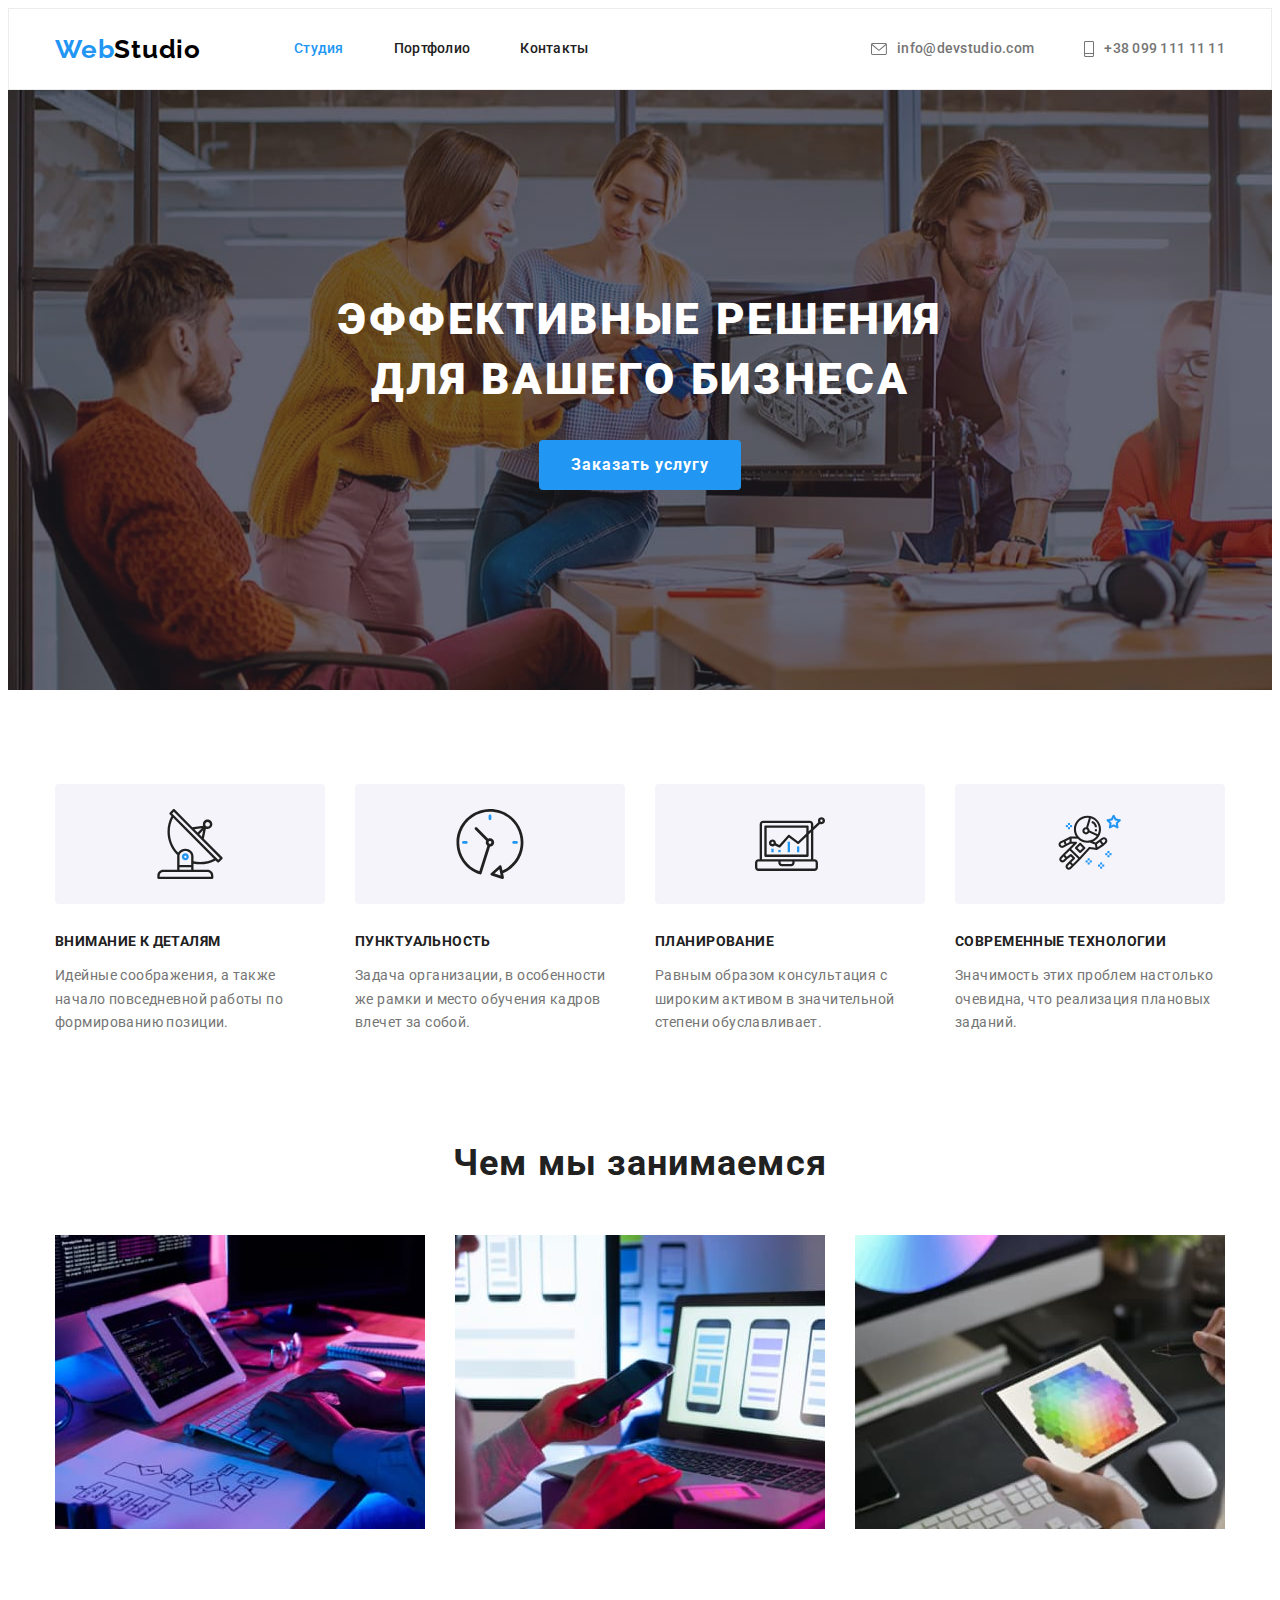
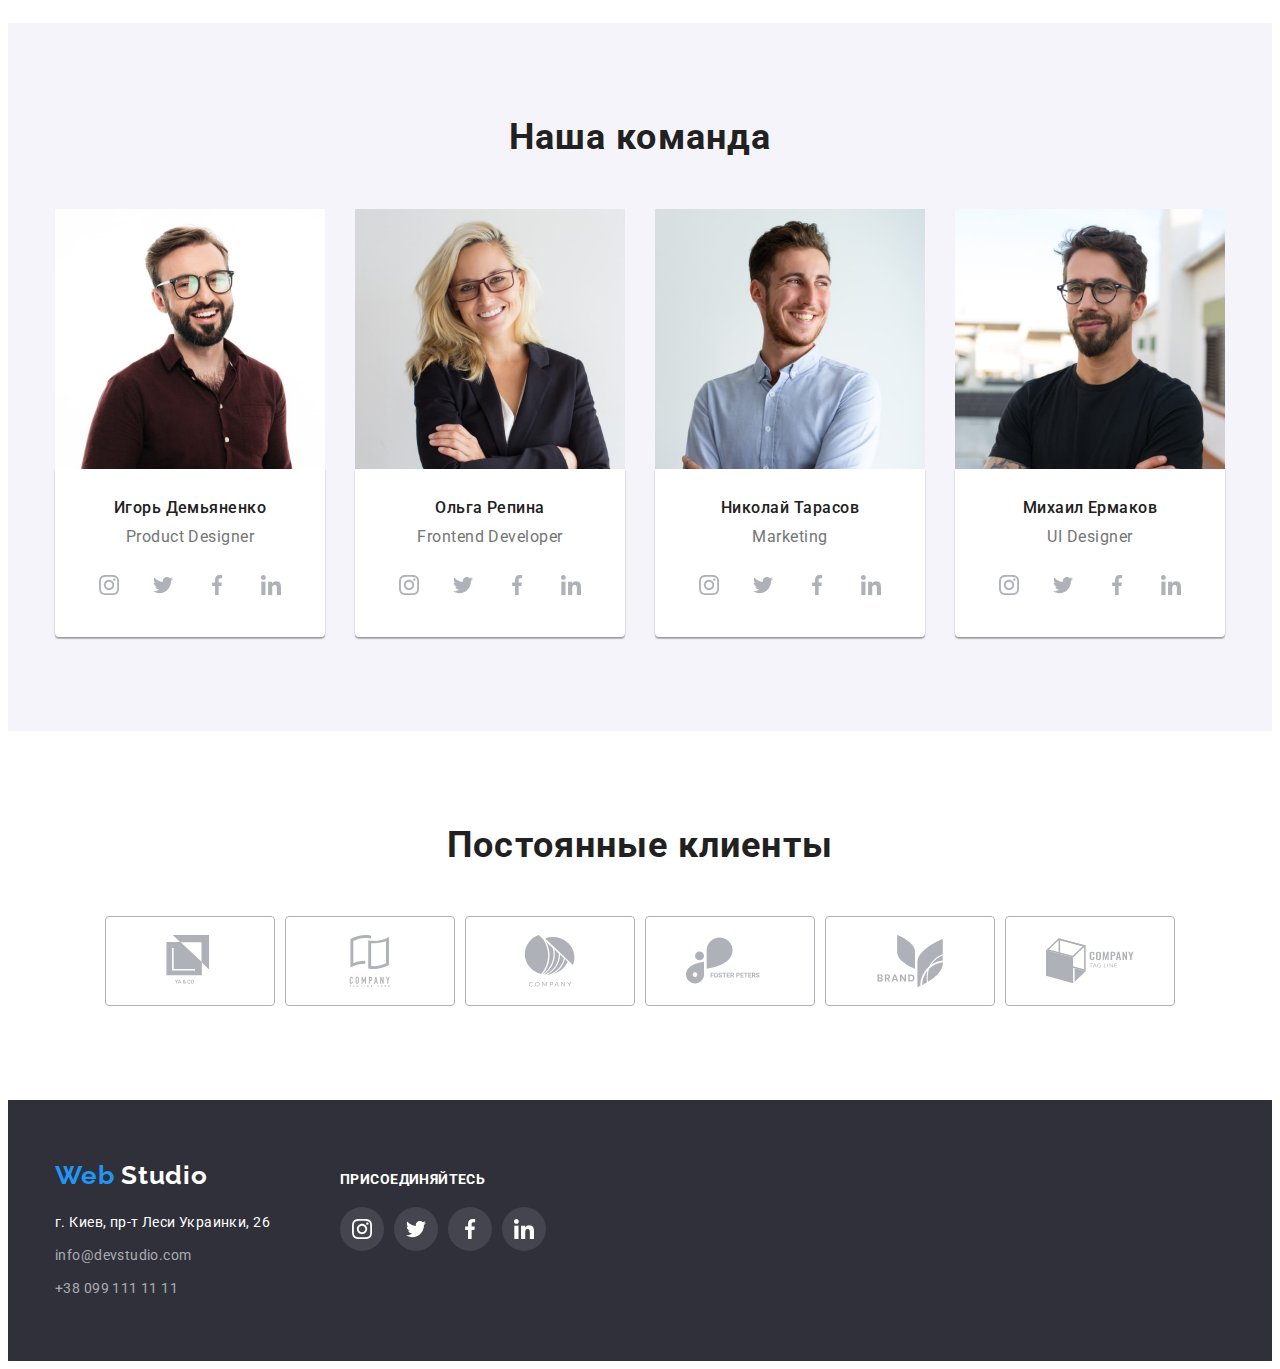
==== index.html @ f1f80d04 "Додає файли дз-4" ====
<!DOCTYPE html>
<html lang="en">
<head>
    <meta charset="UTF-8">
    <meta name="viewport" content="width=device-width, initial-scale=1.0">
    <title>Головна</title>
    <link rel="stylesheet" href="https://cdnjs.cloudflare.com/ajax/libs/modern-normalize/1.0.0/modern-normalize.min.css"
        integrity="sha512-ISS7cAi1PEhQ8jnbJpJZMd29NlhNj4AWYyLOSp2CE/CsHxTCu+r+t0D2yoJudVrd0/8fTVPUVDzY5Tvli75u/g=="
        crossorigin="anonymous" />
    <link
        href="https://fonts.googleapis.com/css2?family=Raleway:wght@700&family=Roboto:wght@400;500;700;900&display=swap"
        rel="stylesheet">
    <link rel="stylesheet" href="./css/styles.css">

</head>
    <body>
    <header class="page-header">
        <!--навігація сайтом-->
        <div class="container">
            
            <nav class="navigation">
                <ul class="site-nav list">
                    <a href="./index.html" class="logo">
                        <span class="web">Web</span>Studio</a>
                    <li class="nav-list-item"><a href="./index.html" class="link current">Студия</a></li>
                    <li class="nav-list-item"><a href="./portfolio.html" class="link ">Портфолио</a></li>
                    <li class="nav-list-item"><a href="" class="link">Контакты</a></li>
                </ul>
            </nav>
    
            <!--контакти-->
            <ul class="nav-adress list">
                <li class="nav-adress-item">
                    <a href="mailto:info@devstudio.com" class="adress">
                        <svg class="mail-icon">
                            <use href="./images/spraite.svg#mail"></use>
                        </svg>
                        info@devstudio.com</a>                 
                </li>
                <li class="nav-adress-item">
                    <a href="tel:+380991111111" class="adress">
                        <svg class="tel-icon">
                            <use href="./images/spraite.svg#tel"></use>
                        </svg>
                        +38 099 111 11 11</a>
                </li>
            </ul>
        </div>
    </header>
        <main>
            <!--hero-->
            <section class="hero">
                <div class="container">
                    <h1 class="hero-title">
                        Эффективные решения<br>
                        для вашего бизнеса
                    </h1>
                    <a href="" class="hero-link">
                        Заказать услугу
                    </a> 
                </div>
            </section>
            
            <!--Особенности-->
            <section class="features">
               <div class="container">
                    <h2 class="title visually-hidden">Особенности</h2>
                    <ul class="features-list list">
                        <li class="features-list-item">
                            <div class="features-list-icon">
                                <svg class="list-icon">
                                    <use href='./images/spraite.svg#antenna'></use>
                                </svg>
                            </div>
                            <h3 class="features-title">Внимание к деталям</h3>
                            <p class="features-text">Идейные соображения, а также начало повседневной работы по формированию позиции.</p>
                        </li>
                        <li class="features-list-item">
                            <div class="features-list-icon">
                                <svg class="list-icon">
                                    <use href='./images/spraite.svg#clock'></use>
                                </svg>
                            </div>
                            <h3 class="features-title">Пунктуальность</h3>
                            <p class="features-text">Задача организации, в особенности же рамки и место обучения кадров влечет за собой.</p>
                        </li>
                        <li class="features-list-item">
                            <div class="features-list-icon">
                                <svg class="list-icon">
                                    <use href='./images/spraite.svg#computer'></use>
                                </svg>
                            </div>
                            <h3 class="features-title">Планирование</h3>
                            <p class="features-text">Равным образом консультация с широким активом в значительной степени обуславливает.</p>
                        </li>
                        <li class="features-list-item">
                            <div class="features-list-icon">
                                <svg class="list-icon">
                                    <use href='./images/spraite.svg#astronaut'></use>
                                </svg>
                            </div>
                            <h3 class="features-title">Современные технологии</h3>
                            <p class="features-text">Значимость этих проблем настолько очевидна, что реализация плановых заданий. </p>
                        </li>
                    </ul>
               </div>   
            </section>

            <!--Чем мы занимаемся-->
            <section class="works">
                <div class="container">
                    <h2 class="section-title">Чем мы занимаемся</h2>
                    <ul class="works-list list">
                        <li class="works-list-item">
                            <img src="./images/works/box1.jpg" class="image-work"
                            alt="розробка структури" 
                            width="370" 
                            height="294">
                        </li>
                        <li class="works-list-item">
                            <img src="./images/works/box2.jpg" class="image-work"
                            alt="адаптування" 
                            width="370" 
                            height="294">
                        </li>
                        <li class="works-list-item">
                            <img src="./images/works/box3.jpg" class="image-work"
                            alt="вибір кольору" 
                            width="370" 
                            height="294">
                        </li>
                    </ul>
                </div>
                

            </section>

            <!--Наша команда (фото)-->
            <section class="team">
                <div class="container">
                    <h2 class="section-title">Наша команда</h2>
                    <ul class="team-list list">
                        <li class="team-list-item">
                            <img src="./images/team/igor-demyanenko.jpg" class="image-team" alt="Игорь Демьяненко" width="270" height="260">
                            <div class="team-list-content">
                                <h3 class="team-member">Игорь Демьяненко</h3>
                                <p class="position">Product Designer</p>
                                <ul class="social-list list">
                                    <li class="social-list-item">
                                        <a href="" class="social-list-link">
                                            <svg class="social-list-icon">
                                                <use href="./images/spraite.svg#instagram"></use>
                                            </svg>
                                        </a>
                                    </li>
                                    <li class="social-list-item">
                                        <a href="" class="social-list-link link">
                                            <svg class="social-list-icon">
                                                <use href="./images/spraite.svg#twitter"></use>
                                            </svg>
                                        </a>
                                    </li>
                                    <li class="social-list-item">
                                        <a href="" class="social-list-link link">
                                            <svg class="social-list-icon">
                                                <use href="./images/spraite.svg#facebook"></use>
                                            </svg>
                                        </a>
                                    </li>
                                    <li class="social-list-item">
                                        <a href="" class="social-list-link link">
                                            <svg class="social-list-icon">
                                                <use href="./images/spraite.svg#linkedin"></use>
                                            </svg>
                                        </a>
                                    </li>
                                </ul>
                            </div>
                            
                        </li>
                        <li class="team-list-item">
                            <img src="./images/team/olga-repina.jpg" class="image-team" alt="Ольга Репина" width="270" height="260">
                            <div class="team-list-content">
                                <h3 class="team-member">Ольга Репина</h3>
                                <p class="position">Frontend Developer</p>
                                <ul class="social-list list">
                                    <li class="social-list-item">
                                        <a href="" class="social-list-link">
                                            <svg class="social-list-icon">
                                                <use href="./images/spraite.svg#instagram"></use>
                                            </svg>
                                        </a>
                                    </li>
                                    <li class="social-list-item">
                                        <a href="" class="social-list-link link">
                                            <svg class="social-list-icon">
                                                <use href="./images/spraite.svg#twitter"></use>
                                            </svg>
                                        </a>
                                    </li>
                                    <li class="social-list-item">
                                        <a href="" class="social-list-link link">
                                            <svg class="social-list-icon">
                                                <use href="./images/spraite.svg#facebook"></use>
                                            </svg>
                                        </a>
                                    </li>
                                    <li class="social-list-item">
                                        <a href="" class="social-list-link link">
                                            <svg class="social-list-icon">
                                                <use href="./images/spraite.svg#linkedin"></use>
                                            </svg>
                                        </a>
                                    </li>
                                </ul>
                            </div>
                        </li>
                        <li class="team-list-item">
                            <img src="./images/team/nikolay-tarasov.jpg" class="image-team" alt="Николай Тарасов" width="270" height="260">
                            <div class="team-list-content">
                                <h3 class="team-member">Николай Тарасов</h3>
                                <p class="position">Marketing</p>
                                <ul class="social-list list">
                                    <li class="social-list-item">
                                        <a href="" class="social-list-link">
                                            <svg class="social-list-icon">
                                                <use href="./images/spraite.svg#instagram"></use>
                                            </svg>
                                        </a>
                                    </li>
                                    <li class="social-list-item">
                                        <a href="" class="social-list-link link">
                                            <svg class="social-list-icon">
                                                <use href="./images/spraite.svg#twitter"></use>
                                            </svg>
                                        </a>
                                    </li>
                                    <li class="social-list-item">
                                        <a href="" class="social-list-link link">
                                            <svg class="social-list-icon">
                                                <use href="./images/spraite.svg#facebook"></use>
                                            </svg>
                                        </a>
                                    </li>
                                    <li class="social-list-item">
                                        <a href="" class="social-list-link link">
                                            <svg class="social-list-icon">
                                                <use href="./images/spraite.svg#linkedin"></use>
                                            </svg>
                                        </a>
                                    </li>
                                </ul>
                            </div>
                        </li>
                        <li class="team-list-item">
                            <img src="./images/team/mikhail-ermakov.jpg" class="image-team" alt="Михаил Ермаков" width="270" height="260">
                            <div class="team-list-content">
                                <h3 class="team-member">Михаил Ермаков</h3>
                                <p class="position">UI Designer</p>
                                <ul class="social-list list">
                                    <li class="social-list-item">
                                        <a href="" class="social-list-link">
                                            <svg class="social-list-icon">
                                                <use href="./images/spraite.svg#instagram"></use>
                                            </svg>
                                        </a>
                                    </li>
                                    <li class="social-list-item">
                                        <a href="" class="social-list-link link">
                                            <svg class="social-list-icon">
                                                <use href="./images/spraite.svg#twitter"></use>
                                            </svg>
                                        </a>
                                    </li>
                                    <li class="social-list-item">
                                        <a href="" class="social-list-link link">
                                            <svg class="social-list-icon">
                                                <use href="./images/spraite.svg#facebook"></use>
                                            </svg>
                                        </a>
                                    </li>
                                    <li class="social-list-item">
                                        <a href="" class="social-list-link link">
                                            <svg class="social-list-icon">
                                                <use href="./images/spraite.svg#linkedin"></use>
                                            </svg>
                                        </a>
                                    </li>
                                </ul>
                            </div>
                        </li>
                    </ul>
                </div>
            </section>

            <!--Постоянные клиенты-->
            <section class="client">
                <h2 class="section-title">Постоянные клиенты</h2>
                <ul class="client-list list">
                    <li class="client-list-item">
                        <a href="" class="client-list-link">
                            <svg class="client-list-icon">
                                <use href='./images/spraite.svg#logo-1'></use>
                            </svg>
                        </a>
                    </li>
                    <li class="client-list-item">
                        <a href="" class="client-list-link">
                            <svg class="client-list-icon">
                                <use href='./images/spraite.svg#logo-2'></use></svg>
                        </a>
                    </li>
                    <li class="client-list-item">
                        <a href="" class="client-list-link">
                            <svg class="client-list-icon">
                                <use href='./images/spraite.svg#logo-3'></use></svg>
                        </a>
                    </li>
                    <li class="client-list-item">
                        <a href="" class="client-list-link">
                            <svg class="client-list-icon">
                                <use href='./images/spraite.svg#logo-4'></use></svg>
                        </a>
                    </li>
                    <li class="client-list-item">
                        <a href="" class="client-list-link">
                            <svg class="client-list-icon">
                                <use href='./images/spraite.svg#logo-5'></use></svg>
                        </a>
                    </li>
                    <li class="client-list-item">
                        <a href="" class="client-list-link">
                            <svg class="client-list-icon">
                                <use href='./images/spraite.svg#logo-6'></use></svg>
                        </a>
                    </li>
                </ul>
            </section>

        </main>

        <footer>
            <div class="container">
                <div class="adress-bar">
                    <a href="./index.html" class="logo">
                        <span class="web">Web</span>
                        <span class="studio">Studio</span></a>
                        <address class="footer-adress">
                        <p class="office-adress">г. Киев, пр-т Леси Украинки, 26</p>
                        <ul class="footer-adress list">
                            <li class="adress-item"><a href="mailto:info@devstudio.com" class="mail">
                                    info@devstudio.com</a></li>
                            <li class="adress-item"><a href="tel:+380991111111" class="phone-number">+38 099 111 11 11</a></li>
                        </ul>
                    </address>
                </div>
                <div class="socail-bar">
                    <p class="title">присоединяйтесь</p>
                    <ul class="socialbar-list list">
                        <li class="socialbar-list-item">
                            <a href="" class="socialbar-list-link">
                                <svg class="socialbar-list-icon">
                                    <use href="./images/spraite.svg#instagram"></use>
                                </svg>
                            </a>
                        </li>
                        <li class="socialbar-list-item">
                            <a href="" class="socialbar-list-link link">
                                <svg class="socialbar-list-icon">
                                    <use href="./images/spraite.svg#twitter"></use>
                                </svg>
                            </a>
                        </li>
                        <li class="socialbar-list-item">
                            <a href="" class="socialbar-list-link link">
                                <svg class="socialbar-list-icon">
                                    <use href="./images/spraite.svg#facebook"></use>
                                </svg>
                            </a>
                        </li>
                        <li class="socialbar-list-item">
                            <a href="" class="socialbar-list-link link">
                                <svg class="socialbar-list-icon">
                                    <use href="./images/spraite.svg#linkedin"></use>
                                </svg>
                            </a>
                        </li>
                    </ul>
                </div>
            </div>
            
        </footer>

    </body>
</html>
---- css/styles.css ----
/*
Raleway 700

Roboto 400 500 700 900
*/

/*
logo 
    blue #2196F3  
    black #000000
nav 
    blue #2196F3
    black #212121
    grey #757575

hero
    white #FFFFFF

main
    black #212121
    grey #757575

footer
    adress #FFFFFF 60

*/
html {
  box-sizing: border-box;
}

*,
*::after,
*::before {
  box-sizing: inherit;
}

:root {
  --logo-black-color: #000000;
  --primary-text-color: #757575;
  --background-section-color: #f5f4fa;
  --title-text-color: #212121;
  --accent-color: #2196f3;
  --primary-white-color: #ffffff;
  --footer-background-color: #2f303a;
  --footer-adress-color: rgba(255, 255, 255, 0.6);
  --header-line-color: #ececec;
  --border-line-color: #eeeeee;
  --content-team-shadow-v1: rgba(0, 0, 0, 20%);
  --content-team-shadow-v2: rgba(0, 0, 0, 14%);
  --content-team-shadow-v3: rgba(0, 0, 0, 12%);
  --hero-overlay-color: rgba(47, 48, 58, 40%);
  --social-icon-color: #afb1b8;
  --footer-social-icon: rgba(255, 255, 255, 10%);
}
body {
  color: var(--primary-text-color);

  font-family: Roboto, sans-serif;
}
img {
  display: block;
}
.container {
  margin-top: 0px;
  margin-bottom: 0px;
  margin-left: auto;
  margin-right: auto;
  width: 1200px;
  padding: 0px 15px;
}

/*хедер*/
.page-header {
  border: 1px solid var(--header-line-color);
}
.page-header .container {
  display: flex;
  align-items: center;
}

.navigation {
  display: flex;
}
/*логотип сайта*/
.logo {
  display: inline-block;
  margin-right: 93px;
  color: var(--logo-black-color);
  font-family: Raleway, sans-serif;
  font-weight: 700;
  font-size: 26px;
  line-height: 1.19;
  letter-spacing: 0.03em;
  text-decoration: none;
}

.logo .web {
  color: var(--accent-color);
}

/* навігація сайтом*/
.site-nav {
  display: flex;
  align-items: center;
}

.list {
  padding: 0px;
  margin: 0px;
  list-style: none;
}
.nav-list-item:not(:last-child) {
  margin-right: 50px;
}

.site-nav .link {
  display: block;
  padding-top: 32px;
  padding-bottom: 32px;
  color: var(--title-text-color);
  font-weight: 500;
  font-size: 14px;
  line-height: 1.14;
  letter-spacing: 0.02em;
  text-decoration: none;
  cursor: pointer;
}

.link.current {
  color: var(--accent-color);
}
.nav-adress-item:not(:last-child) {
  margin-right: 50px;
}

.nav-adress {
  display: flex;
  margin-left: auto;
  align-items: center;
  justify-content: baseline;
}

.nav-adress .adress {
  display: flex;
  align-items: center;
  color: var(--primary-text-color);
  font-weight: 500;
  font-size: 14px;
  line-height: 1.14;
  letter-spacing: 00.02em;

  text-decoration: none;
}
.mail-icon {
  width: 16px;
  height: 12px;
  margin-right: 10px;
  fill: var(--primary-text-color);
}

.tel-icon {
  width: 10px;
  height: 16px;
  margin-right: 10px;
  fill: var(--primary-text-color);
}

.link:hover,
.adress:hover,
.link:focus,
.adress:focus {
  color: var(--accent-color);
}

.nav-adress-item:hover .mail-icon,
.nav-adress-item:focus .mail-icon,
.nav-adress-item:hover .tel-icon,
.nav-adress-item:focus .tel-icon {
  fill: var(--accent-color);
}

/*hero*/
.hero {
  /*background-color: var(--footer-background-color);*/
  max-width: 1600px;
  margin-left: auto;
  margin-right: auto;
  padding-top: 200px;
  padding-bottom: 200px;
  text-align: center;
  background-image: linear-gradient(
      var(--hero-overlay-color),
      var(--hero-overlay-color)
    ),
    url("../images/hero.jpg");

  background-repeat: no-repeat;
  background-size: cover;
}

.hero-title {
  margin-top: 0px;
  margin-bottom: 30px;
  color: var(--primary-white-color);
  font-weight: 900;
  font-size: 44px;
  line-height: 1.36;
  text-align: center;
  letter-spacing: 0.06em;
  text-transform: uppercase;
}

.hero-link {
  display: inline-block;
  min-width: 200px;
  height: 50px;
  border-radius: 4px;
  padding: 10px 32px;
  color: var(--primary-white-color);
  background-color: var(--accent-color);
  font-weight: 700;
  font-size: 16px;
  line-height: 1.87;
  letter-spacing: 0.06em;
  text-decoration: none;
}

/*main*/
/*Особенности*/
.section-title {
  color: var(--title-text-color);
  font-weight: 700;
  font-size: 36px;
  line-height: 1.16;
  text-align: center;
  letter-spacing: 0.03em;
}

.features {
  padding: 0px;
}

.features > .container {
  padding-top: 94px;
  padding-bottom: 94px;
}

.features-list {
  display: flex;
}

.features-list-item {
  max-width: 270px;
}

.features-list-item:not(:last-child) {
  margin-right: 30px;
}

.features-list-icon {
  display: flex;
  align-items: center;
  justify-content: center;
  margin-bottom: 30px;
  background-color: var(--background-section-color);
  width: 270px;
  height: 120px;
  border-radius: 4px;
}

.list-icon {
  width: 70px;
  height: 70px;
}
.features .title {
  margin-top: 0px;
  margin-bottom: 0px;
  color: var(--primary-white-color);
}

.features-title {
  margin-top: 0px;
  margin-bottom: 10px;
  color: var(--title-text-color);
  font-weight: 700;
  font-size: 14px;
  line-height: 1.14;
  letter-spacing: 0.03em;
  text-transform: uppercase;
}

.features .features-text {
  font-weight: 400;
  font-size: 14px;
  line-height: 1.71;
  letter-spacing: 0.03em;
}

/*Чем мы занимаемся*/
.works .container {
  padding-bottom: 94px;
}
.works .section-title {
  margin-top: 0px;
  margin-bottom: 50px;
}

.works-list {
  display: flex;
  margin-left: -15px;
  margin-right: -15px;
}

.works-list-item {
  margin-left: 15px;
  margin-right: 15px;
  max-width: 370px;
}

/*--Наша команда (фото)*/
.team {
  background-color: var(--background-section-color);
}
.team .container {
  padding-top: 94px;
  padding-bottom: 94px;
}
.team .section-title {
  padding-top: 0px;
  margin-top: 0px;
  margin-bottom: 50px;
}
.team-list {
  display: flex;
  justify-content: space-between;
}
.team-list-item {
  width: 270px;
}

.team-list-item:not(:nth-child(4n)) {
  margin-right: 30px;
}
.team-member {
  margin-top: 0px;
  margin-bottom: 10px;
  color: var(--title-text-color);
  font-weight: 500;
  font-size: 16px;
  line-height: 1.18;
  text-align: center;
  letter-spacing: 0.03em;
}

.social-list {
  display: flex;
  justify-content: space-between;
}

.position {
  margin-top: 0px;
  margin-bottom: 16px;
  font-weight: 400;
  font-size: 16px;
  line-height: 1.18;
  text-align: center;
  letter-spacing: 0.03em;
}

.social-list-link {
  display: flex;
  justify-content: center;
  align-items: center;
  width: 44px;
  height: 44px;
  background-color: #ffffff;
  border-radius: 50%;
}
.social-list-icon {
  width: 20px;
  height: 20px;
  fill: var(--social-icon-color);
}
.social-list-link:hover,
.social-list-link:focus {
  background-color: var(--accent-color);
}

.social-list-link:hover .social-list-icon,
.social-list-link:focus .social-list-icon {
  fill: var(--primary-white-color);
}

.team-list-content {
  padding-top: 30px;
  padding-bottom: 30px;
  padding-left: 32px;
  padding-right: 32px;
  background-color: var(--primary-white-color);
  border-radius: 0px 0px 4px 4px;
  box-shadow: 0px 2px 1px 0px var(--content-team-shadow-v1),
    0px 1px 1px 0px var(--content-team-shadow-v2),
    0px 1px 3px 0px var(--content-team-shadow-v3);
}

/*Постоянные клиенты*/
.client {
  padding-top: 94px;
  padding-bottom: 94px;
}

.client .section-title {
  margin-top: 0px;
  margin-bottom: 50px;
}
.client-list {
  display: flex;
  justify-content: center;
}

.client-list-item {
  display: flex;
  justify-content: center;
  align-items: center;
  width: 170px;
  height: 90px;
  border: 1px solid var(--social-icon-color);
  border-radius: 4px;
}

.client-list-link {
  display: flex;
  justify-content: center;
  align-items: center;
  width: 100%;
  height: 100%;
}

.client-list-item:not(:last-child) {
  margin-right: 30px;
}

.client-list-icon {
  max-width: 88px;
  max-height: 52px;
  fill: var(--social-icon-color);
}

.client-list-item:not(:last-child) {
  margin-right: 10px;
}
.client-list-item:hover,
.client-list-item:focus {
  border: 1px solid var(--accent-color);
}
.client-list-item:hover .client-list-icon,
.client-list-item:focus .client-list-icon {
  fill: var(--accent-color);
}
/*footer*/
footer {
  background-color: var(--footer-background-color);
}

footer .container {
  display: flex;
  align-items: baseline;
  padding-top: 60px;
  padding-bottom: 60px;
}
.adress-bar {
  margin-right: 70px;
}
footer .logo {
  margin: 0px;
  margin-bottom: 20px;
}
footer .studio {
  color: var(--primary-white-color);
}
.footer-adress {
  color: var(--primary-white-color);
  font-weight: 400;
  font-style: normal;
  font-size: 14px;
  line-height: 1.71;
  letter-spacing: 0.03em;
  text-decoration: none;
}

.office-adress {
  margin-top: 0px;
  margin-bottom: 9px;
}

.adress-item:not(:last-child) {
  margin-bottom: 9px;
}

.mail,
.phone-number {
  color: var(--footer-adress-color);
  font-weight: 400;
  font-size: 14px;
  font-style: normal;
  line-height: 1.71;

  letter-spacing: 0.03em;
  text-decoration: none;
}
footer .title {
  margin-top: 0;
  margin-bottom: 20px;

  font-weight: 700;
  font-size: 14px;
  line-height: 1.142;
  letter-spacing: 0.03em;
  text-transform: uppercase;
  color: var(--primary-white-color);
}
.socialbar-list {
  display: flex;
  justify-content: center;
}

.socialbar-list-item {
  display: flex;
  justify-content: center;
  align-items: center;
  width: 44px;
  height: 44px;
  background-color: var(--footer-social-icon);
  border-radius: 50%;
}
.socialbar-list-link {
  display: flex;
  justify-content: center;
  align-items: center;
  width: 44px;
  height: 44px;
}

.socialbar-list-icon {
  width: 20px;
  height: 20px;
  fill: var(--primary-white-color);
}

footer .socialbar-list-item:not(:last-child) {
  margin-right: 10px;
}

.socialbar-list-item:hover,
.socialbar-list-item:focus {
  background-color: var(--accent-color);
}

/*сторінка Портфоліо*/
.portfolio .container {
  padding-top: 94px;
  padding-bottom: 94px;
}
.portfolio-title {
  margin-top: 0px;
  margin-bottom: 0px;
  color: var(--primary-white-color);
}

.visually-hidden {
  position: absolute;
  clip: rect(1px, 1px, 1px, 1px);
  padding: 0px;
  border: 0px;
  height: 1px;
  width: 1px;
  overflow: hidden;
}

.portfolio-list {
  display: flex;
  justify-content: center;
  margin-bottom: 50px;
}

.portfolio-list-item:not(:last-child) {
  margin-right: 8px;
}

.filter {
  padding-top: 6px;
  padding-right: 20px;
  padding-bottom: 6px;
  padding-left: 20px;
  border: 0px solid var(--background-section-color);
  border-radius: 4px;
  color: var(--title-text-color);
  background-color: var(--background-section-color);
  font-family: inherit;
  font-weight: 500;
  font-size: 16px;
  line-height: 1.62;
  text-align: center;
  letter-spacing: 0.03em;
  text-decoration: none;
  cursor: pointer;
}

.filter:hover,
.filter:focus {
  color: var(--primary-white-color);
  background-color: var(--accent-color);
  font-family: inherit;
  box-shadow: 0px 3px 1px 0px rgba(0, 0, 0, 10%),
    0px 1px 2px 0px rgba(0, 0, 0, 8%), 0px 2px 2px 0px rgba(0, 0, 0, 12%);
}

.portfolio-link {
  display: block;
  text-decoration: none;
}

.portfolio-link:hover,
.portfolio-link:focus {
  box-shadow: 0px 1px 1px 0px rgba(0, 0, 0, 12%),
    0px 4px 4px 0px rgba(0, 0, 0, 6%), 1px 4px 6px 0px rgba(0, 0, 0, 16%);
}

.category-list {
  display: flex;
  flex-wrap: wrap;

  margin-right: -15px;
  margin-left: -15px;
}
.category-list-item {
  margin-right: 15px;
  margin-left: 15px;
}

.category-list-item:nth-child(-n + 6) {
  margin-bottom: 30px;
}

.category-discription {
  padding-top: 20px;
  padding-right: 24px;
  padding-bottom: 20px;
  padding-left: 24px;
  background-color: var(--primary-white-color);
  border: 1px solid var(--border-line-color);
}
.category {
  margin-top: 0px;
  margin-bottom: 4px;
  color: var(--title-text-color);
  font-weight: 700;
  font-size: 18px;
  line-height: 2;
  letter-spacing: 0.06em;
  text-decoration: none;
}

.category-text {
  margin-top: 0px;
  margin-bottom: 0px;
  color: var(--primary-text-color);
  font-weight: 400;
  font-size: 16px;
  line-height: 1.87;
  letter-spacing: 0.03em;
}
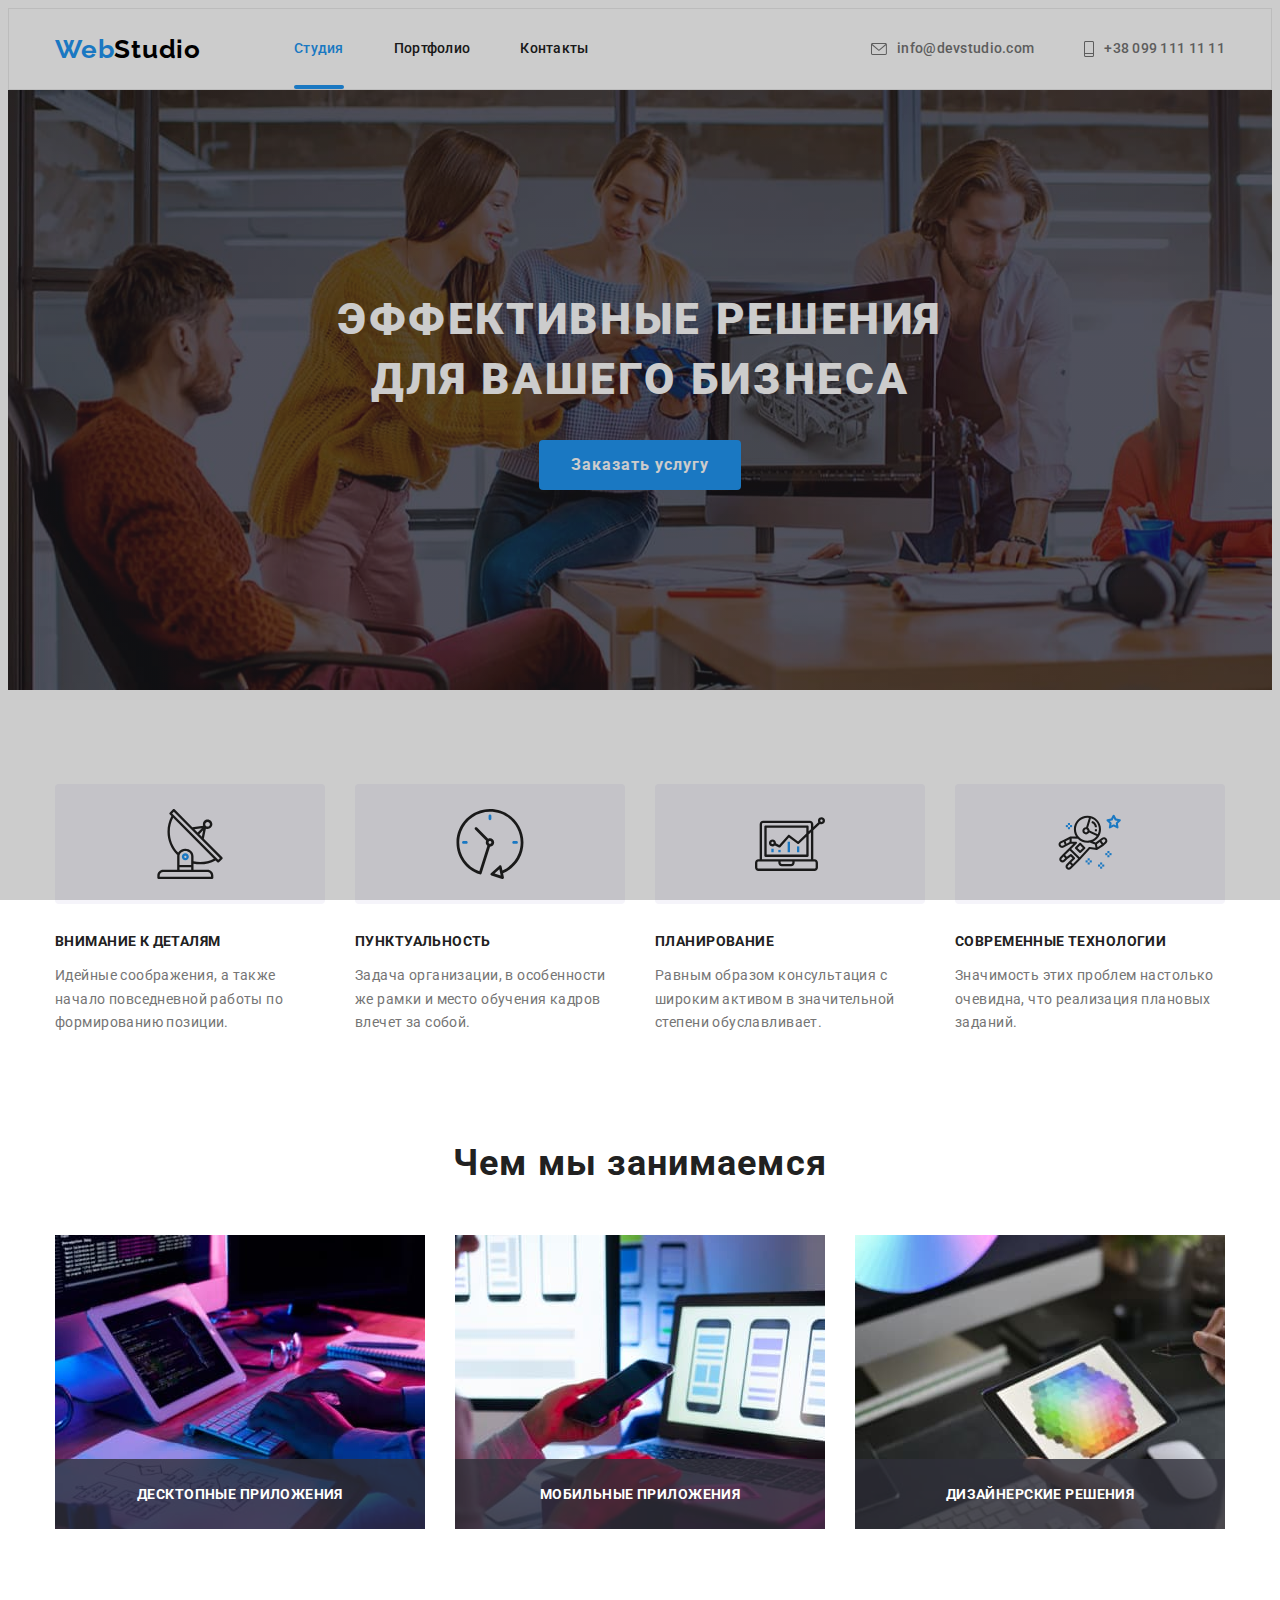
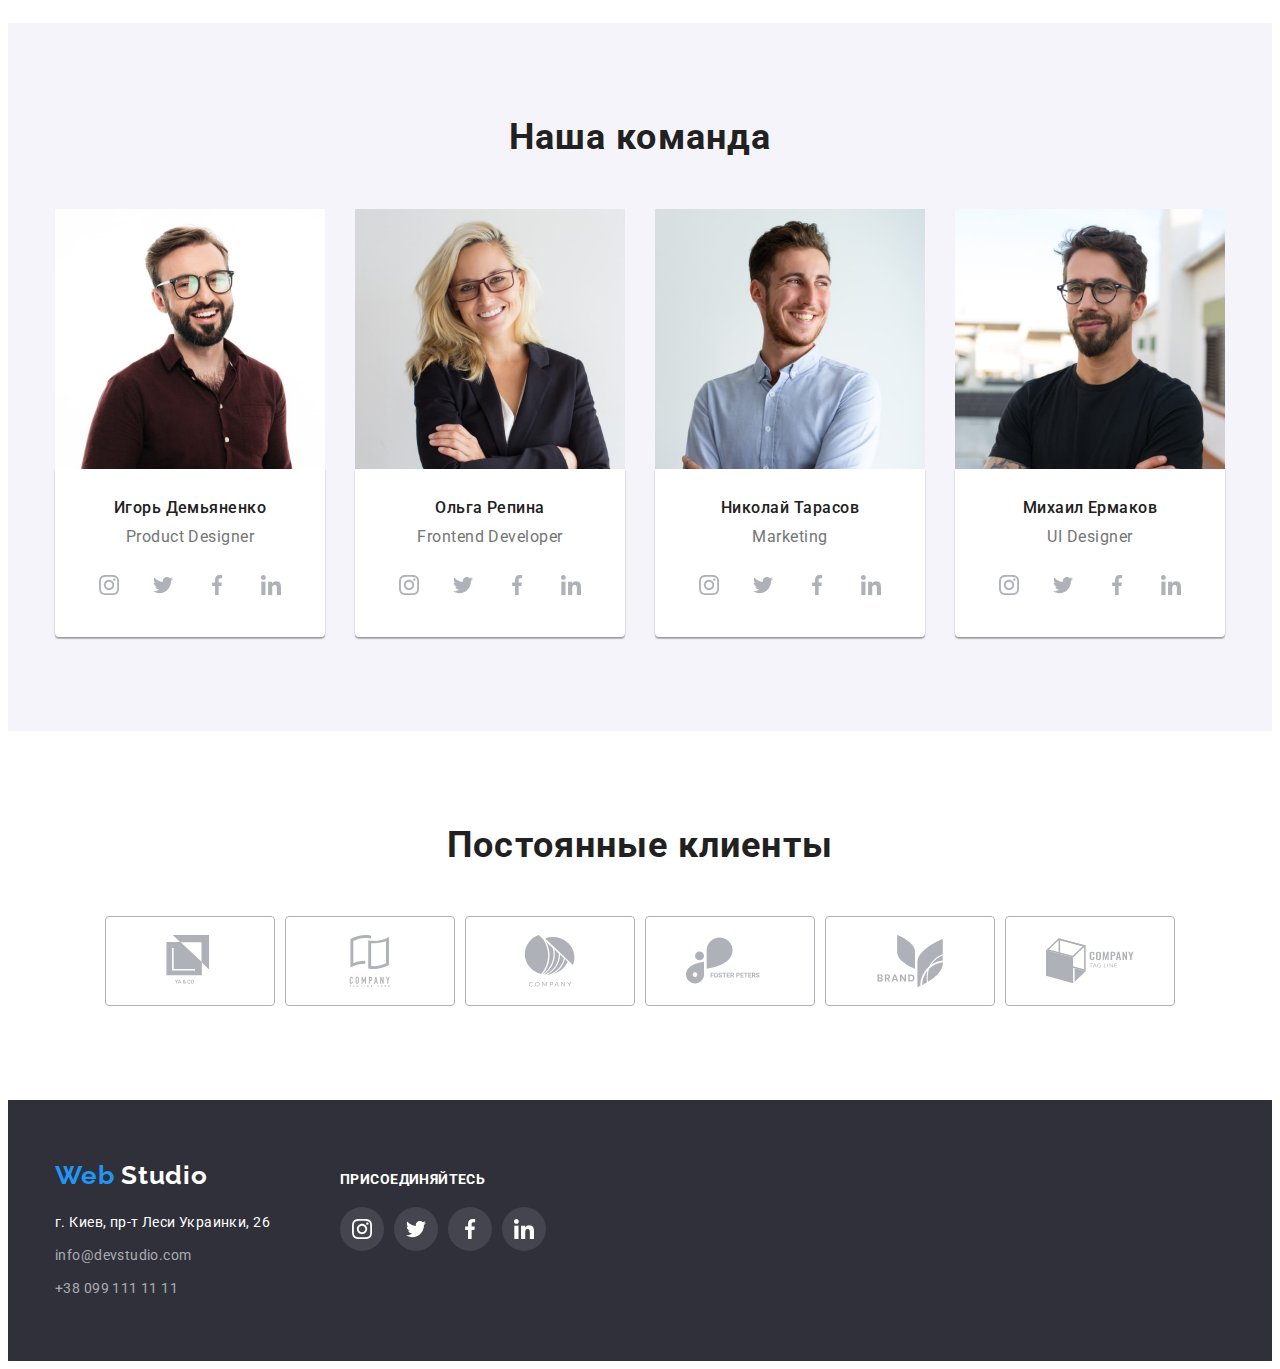
==== commit 9aa3d3a7: "виконує дз 5" ====
--- a/index.html
+++ b/index.html
@@ -112,22 +112,37 @@
                     <h2 class="section-title">Чем мы занимаемся</h2>
                     <ul class="works-list list">
                         <li class="works-list-item">
-                            <img src="./images/works/box1.jpg" class="image-work"
-                            alt="розробка структури" 
-                            width="370" 
-                            height="294">
+                            <div class="work-thumb">
+                                <img src="./images/works/box1.jpg" 
+                                    class="image-work" alt="розробка структури" 
+                                    width="370" height="294">
+                                <p class="work-discription">
+                                    Десктопные приложения
+                                </p>
+                            </div>
+                            
                         </li>
                         <li class="works-list-item">
-                            <img src="./images/works/box2.jpg" class="image-work"
-                            alt="адаптування" 
-                            width="370" 
-                            height="294">
+                            <div class="work-thumb">
+                                <img src="./images/works/box2.jpg" 
+                                    class="image-work" alt="адаптування" 
+                                    width="370" height="294">
+                                <p class="work-discription">
+                                    Мобильные приложения
+                                </p>
+                            </div>
+                            
                         </li>
                         <li class="works-list-item">
-                            <img src="./images/works/box3.jpg" class="image-work"
-                            alt="вибір кольору" 
-                            width="370" 
-                            height="294">
+                            <div class="work-thumb">
+                                <img src="./images/works/box3.jpg" 
+                                    class="image-work" alt="вибір кольору" 
+                                    width="370" height="294">
+                                <p class="work-discription">
+                                    Дизайнерские решения
+                                </p>
+                            </div>
+                            
                         </li>
                     </ul>
                 </div>
@@ -391,5 +406,15 @@
             
         </footer>
 
+        <div class="backdrop" data-modal>
+            <div class="modal is-hidden">
+                    <svg class="btn-close-modal" data-modal-close>
+                        <use href='./images/spraite.svg#close'></use>
+                    </svg>
+              
+            </div>
+
+        </div>
+        <script src="./js/modal.js"></script>
     </body>
 </html>--- a/css/styles.css
+++ b/css/styles.css
@@ -40,8 +40,10 @@
   --background-section-color: #f5f4fa;
   --title-text-color: #212121;
   --accent-color: #2196f3;
+  --category-text-background: rgba(33, 150, 243, 0.9);
   --primary-white-color: #ffffff;
   --footer-background-color: #2f303a;
+  --works-discription-color: rgba(47, 48, 58, 0.8);
   --footer-adress-color: rgba(255, 255, 255, 0.6);
   --header-line-color: #ececec;
   --border-line-color: #eeeeee;
@@ -51,6 +53,7 @@
   --hero-overlay-color: rgba(47, 48, 58, 40%);
   --social-icon-color: #afb1b8;
   --footer-social-icon: rgba(255, 255, 255, 10%);
+  --backdrop-color: rgba(0, 0, 0, 0.2);
 }
 body {
   color: var(--primary-text-color);
@@ -124,11 +127,29 @@
   letter-spacing: 0.02em;
   text-decoration: none;
   cursor: pointer;
+
+  transition-property: color;
+  transition-duration: 250ms;
+  transition-timing-function: cubic-bezier(0.4, 0, 0.2, 1);
 }
 
 .link.current {
   color: var(--accent-color);
-}
+  padding-bottom: 0px;
+}
+
+.link.current::after {
+  display: block;
+  content: "";
+  margin-top: 28px;
+  margin-bottom: 0px;
+  padding: 0px;
+  width: 100%;
+  height: 4px;
+  background: var(--accent-color);
+  border-radius: 2px;
+}
+
 .nav-adress-item:not(:last-child) {
   margin-right: 50px;
 }
@@ -150,12 +171,20 @@
   letter-spacing: 00.02em;
 
   text-decoration: none;
+
+  transition-property: color;
+  transition-duration: 250ms;
+  transition-timing-function: cubic-bezier(0.4, 0, 0.2, 1);
 }
 .mail-icon {
   width: 16px;
   height: 12px;
   margin-right: 10px;
   fill: var(--primary-text-color);
+
+  transition-property: fill;
+  transition-duration: 250ms;
+  transition-timing-function: cubic-bezier(0.4, 0, 0.2, 1);
 }
 
 .tel-icon {
@@ -163,6 +192,10 @@
   height: 16px;
   margin-right: 10px;
   fill: var(--primary-text-color);
+
+  transition-property: fill;
+  transition-duration: 250ms;
+  transition-timing-function: cubic-bezier(0.4, 0, 0.2, 1);
 }
 
 .link:hover,
@@ -316,6 +349,29 @@
   margin-right: 15px;
   max-width: 370px;
 }
+.work-thumb {
+  position: relative;
+}
+.work-discription {
+  position: absolute;
+  left: 0;
+  bottom: 0;
+  display: block;
+  margin-top: 0;
+  margin-bottom: 0;
+  width: 100%;
+  height: 70px;
+  padding-top: 28px;
+  padding-bottom: 28px;
+  font-weight: 700;
+  font-size: 14px;
+  line-height: 1.14;
+  text-align: center;
+  letter-spacing: 0.03em;
+  text-transform: uppercase;
+  color: var(--primary-white-color);
+  background-color: var(--works-discription-color);
+}
 
 /*--Наша команда (фото)*/
 .team {
@@ -375,11 +431,19 @@
   height: 44px;
   background-color: #ffffff;
   border-radius: 50%;
+
+  transition-property: background-color;
+  transition-duration: 250ms;
+  transition-timing-function: cubic-bezier(0.4, 0, 0.2, 1);
 }
 .social-list-icon {
   width: 20px;
   height: 20px;
   fill: var(--social-icon-color);
+
+  transition-property: fill;
+  transition-duration: 250ms;
+  transition-timing-function: cubic-bezier(0.4, 0, 0.2, 1);
 }
 .social-list-link:hover,
 .social-list-link:focus {
@@ -426,6 +490,10 @@
   height: 90px;
   border: 1px solid var(--social-icon-color);
   border-radius: 4px;
+
+  transition-property: border;
+  transition-duration: 250ms;
+  transition-timing-function: cubic-bezier(0.4, 0, 0.2, 1);
 }
 
 .client-list-link {
@@ -444,6 +512,10 @@
   max-width: 88px;
   max-height: 52px;
   fill: var(--social-icon-color);
+
+  transition-property: fill;
+  transition-duration: 250ms;
+  transition-timing-function: cubic-bezier(0.4, 0, 0.2, 1);
 }
 
 .client-list-item:not(:last-child) {
@@ -532,6 +604,10 @@
   height: 44px;
   background-color: var(--footer-social-icon);
   border-radius: 50%;
+
+  transition-property: background-color;
+  transition-duration: 250ms;
+  transition-timing-function: cubic-bezier(0.4, 0, 0.2, 1);
 }
 .socialbar-list-link {
   display: flex;
@@ -556,6 +632,45 @@
   background-color: var(--accent-color);
 }
 
+.backdrop {
+  position: fixed;
+  top: 0;
+  left: 0;
+  width: 100%;
+  height: 100%;
+  background-color: var(--backdrop-color);
+}
+
+.modal {
+  position: absolute;
+  left: 50%;
+  top: 50%;
+  transform: translate(-50%, -50%);
+  width: 528px;
+  height: 581px;
+
+  background: var(--primary-white-color);
+  box-shadow: 0px 1px 3px var(--content-team-shadow-v3),
+    0px 1px 1px var(--content-team-shadow-v2),
+    0px 2px 1px var(--content-team-shadow-v1);
+  border-radius: 4px;
+}
+
+.is-hidden {
+  visibility: hidden;
+  opacity: 0;
+  pointer-events: auto;
+}
+
+.btn-close-modal {
+  position: absolute;
+  top: 8px;
+  right: 8px;
+  width: 30px;
+  height: 30px;
+  background: transparent;
+  cursor: pointer;
+}
 /*сторінка Портфоліо*/
 .portfolio .container {
   padding-top: 94px;
@@ -604,6 +719,10 @@
   letter-spacing: 0.03em;
   text-decoration: none;
   cursor: pointer;
+
+  transition-property: color, background-color, font-family, box-shadow;
+  transition-duration: 250ms;
+  transition-timing-function: cubic-bezier(0.4, 0, 0.2, 1);
 }
 
 .filter:hover,
@@ -618,6 +737,9 @@
 .portfolio-link {
   display: block;
   text-decoration: none;
+  transition-property: box-shadow;
+  transition-duration: 250ms;
+  transition-timing-function: cubic-bezier(0.4, 0, 0.2, 1);
 }
 
 .portfolio-link:hover,
@@ -661,7 +783,7 @@
   text-decoration: none;
 }
 
-.category-text {
+.category-name {
   margin-top: 0px;
   margin-bottom: 0px;
   color: var(--primary-text-color);
@@ -670,3 +792,39 @@
   line-height: 1.87;
   letter-spacing: 0.03em;
 }
+
+.category-thumb {
+  position: relative;
+  overflow: hidden;
+}
+
+.category-text {
+  position: absolute;
+  width: 100%;
+  height: 100%;
+  top: 0;
+  left: 0;
+  transform: translateY(100%);
+  display: block;
+  margin-top: 0;
+  margin-bottom: 0;
+  padding-top: 63px;
+  padding-right: 24px;
+  padding-bottom: 63px;
+  padding-left: 24px;
+
+  font-weight: 400;
+  font-size: 18px;
+  line-height: 1.56;
+  letter-spacing: 0.03em;
+  color: var(--primary-white-color);
+  background-color: var(--category-text-background);
+
+  transition-property: transform;
+  transition-duration: 250ms;
+  transition-timing-function: cubic-bezier(0.4, 0, 0.2, 1);
+}
+.portfolio-link:hover .category-text,
+.portfolio-link:focus .category-text {
+  transform: translateY(0);
+}
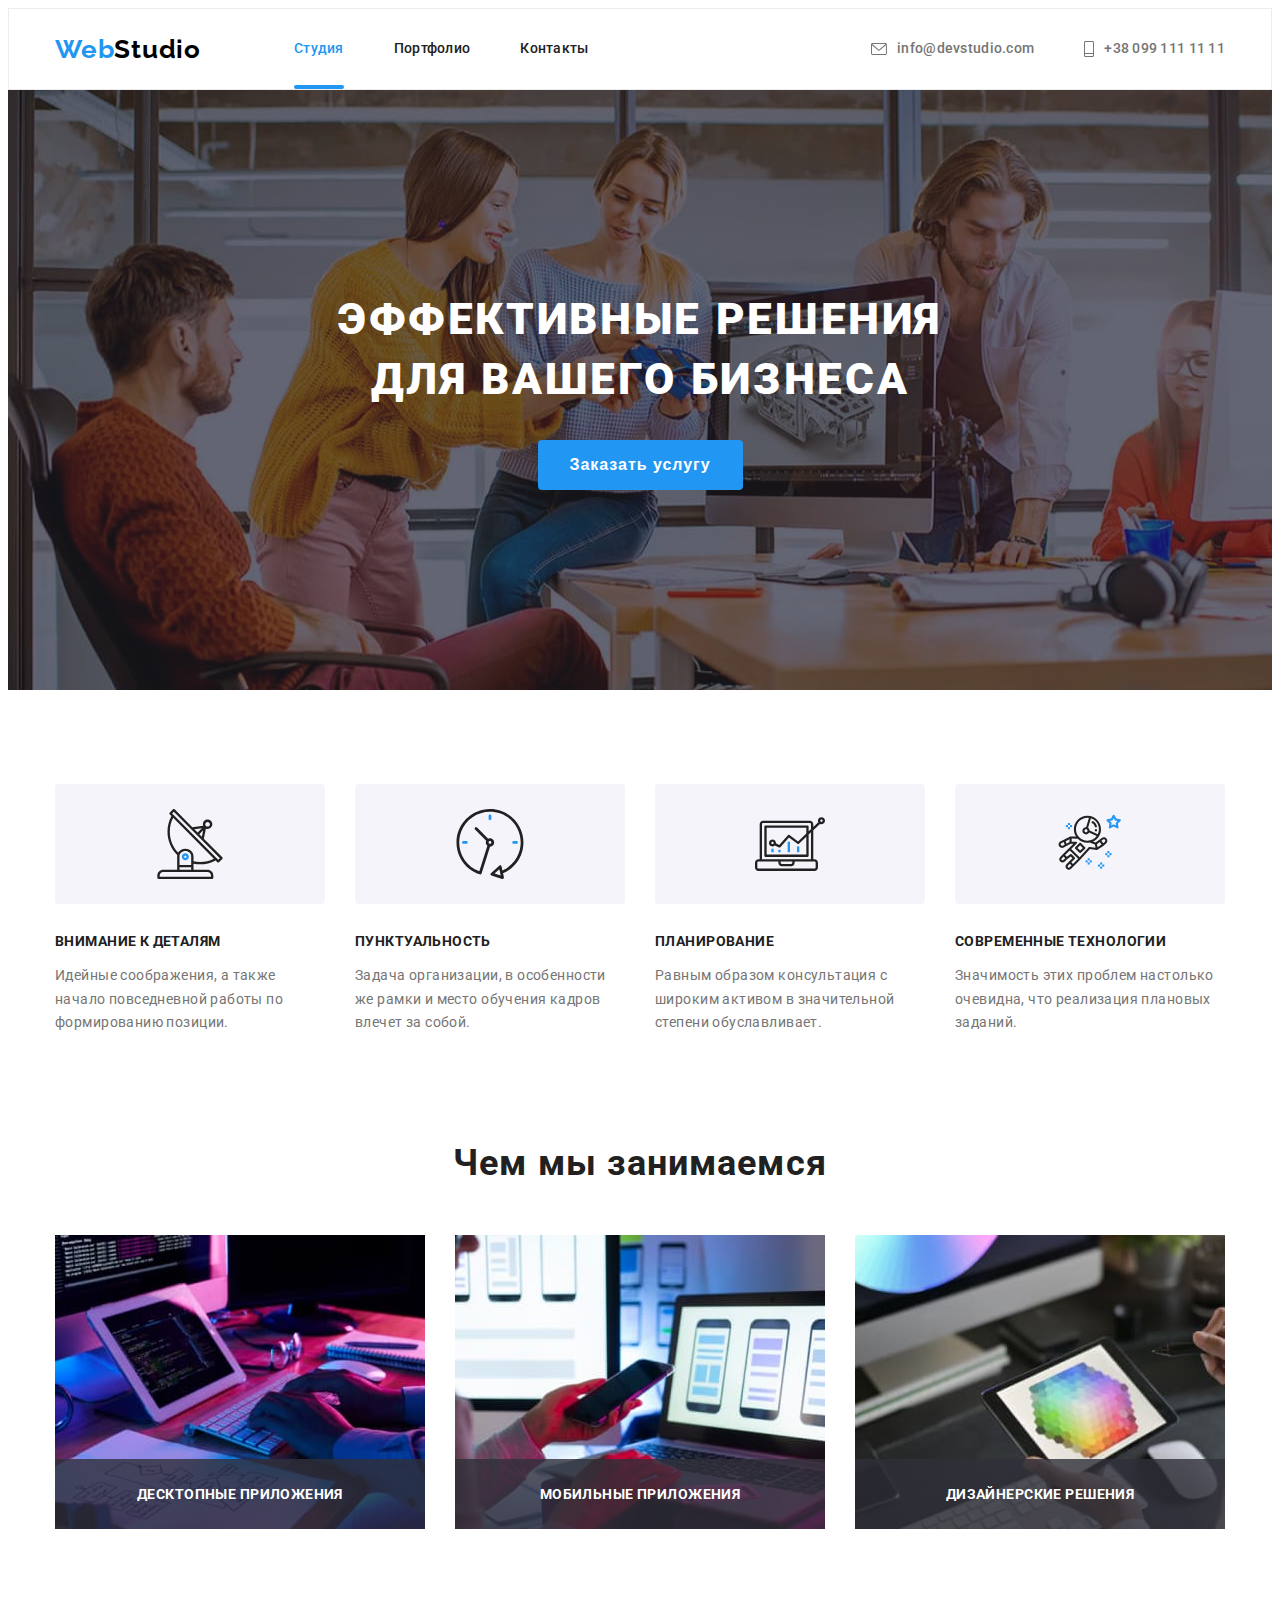
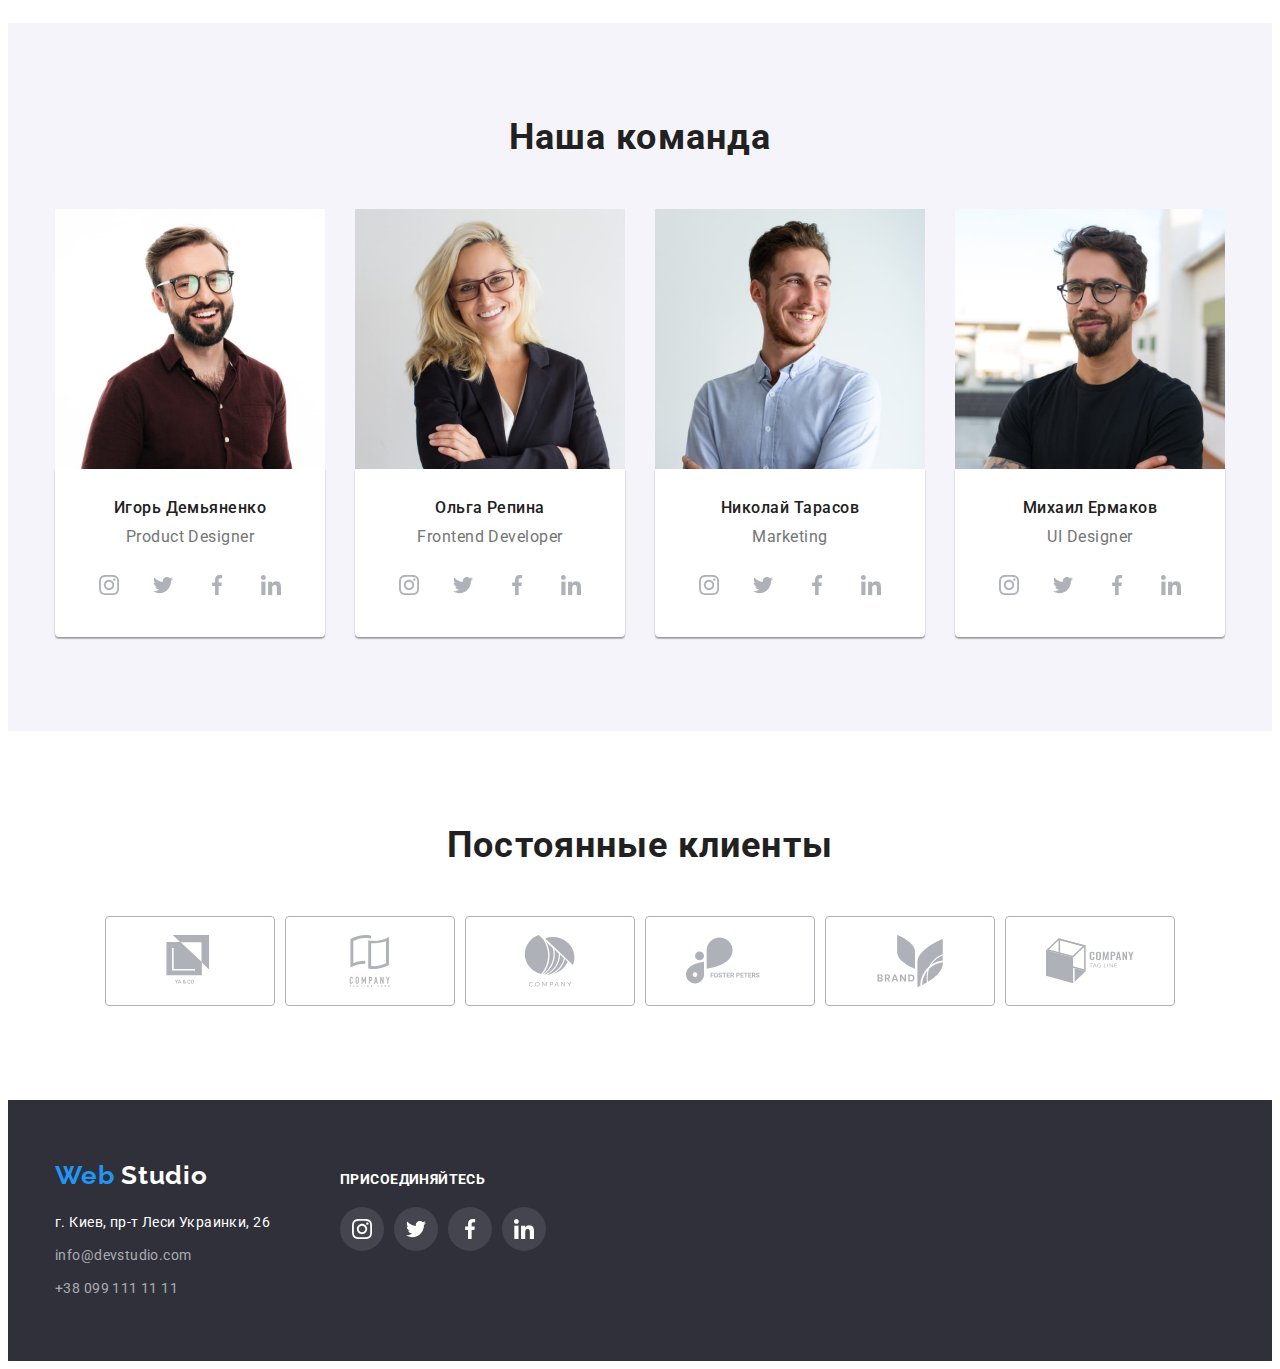
==== commit 9602d2d2: "додає js для модального вікна" ====
--- a/index.html
+++ b/index.html
@@ -55,9 +55,11 @@
                         Эффективные решения<br>
                         для вашего бизнеса
                     </h1>
-                    <a href="" class="hero-link">
+                    <button type="button" class="hero-btn" 
+                        data-modal-open>
                         Заказать услугу
-                    </a> 
+                    </button>
+                
                 </div>
             </section>
             
@@ -406,8 +408,8 @@
             
         </footer>
 
-        <div class="backdrop" data-modal>
-            <div class="modal is-hidden">
+        <div class="backdrop is-hidden" data-modal>
+            <div class="modal">
                     <svg class="btn-close-modal" data-modal-close>
                         <use href='./images/spraite.svg#close'></use>
                     </svg>
--- a/css/styles.css
+++ b/css/styles.css
@@ -243,10 +243,11 @@
   text-transform: uppercase;
 }
 
-.hero-link {
+.hero-btn {
   display: inline-block;
   min-width: 200px;
   height: 50px;
+  border: 0;
   border-radius: 4px;
   padding: 10px 32px;
   color: var(--primary-white-color);
@@ -256,6 +257,7 @@
   line-height: 1.87;
   letter-spacing: 0.06em;
   text-decoration: none;
+  cursor: pointer;
 }
 
 /*main*/
@@ -639,6 +641,7 @@
   width: 100%;
   height: 100%;
   background-color: var(--backdrop-color);
+  transition: all 250ms cubic-bezier(0.4, 0, 0.2, 1);
 }
 
 .modal {
@@ -657,9 +660,9 @@
 }
 
 .is-hidden {
+  opacity: 0;
   visibility: hidden;
-  opacity: 0;
-  pointer-events: auto;
+  pointer-events: none;
 }
 
 .btn-close-modal {
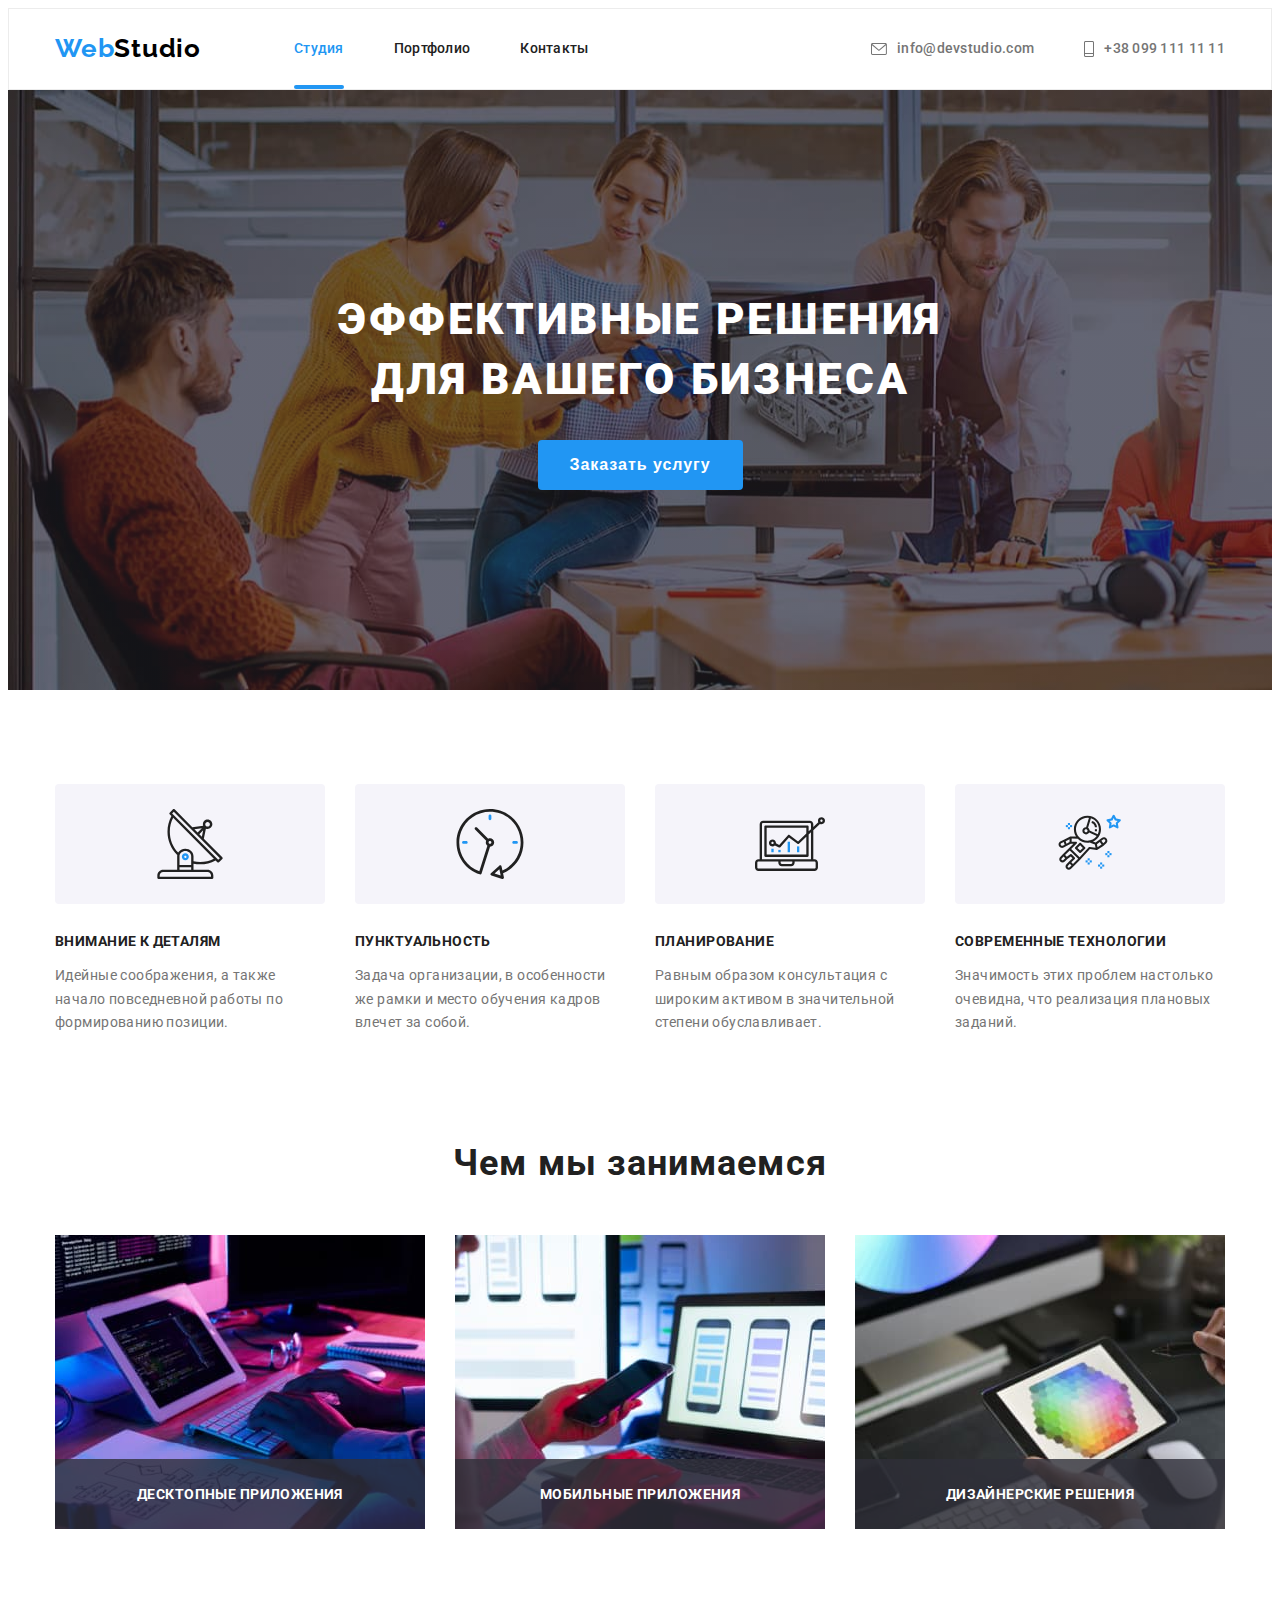
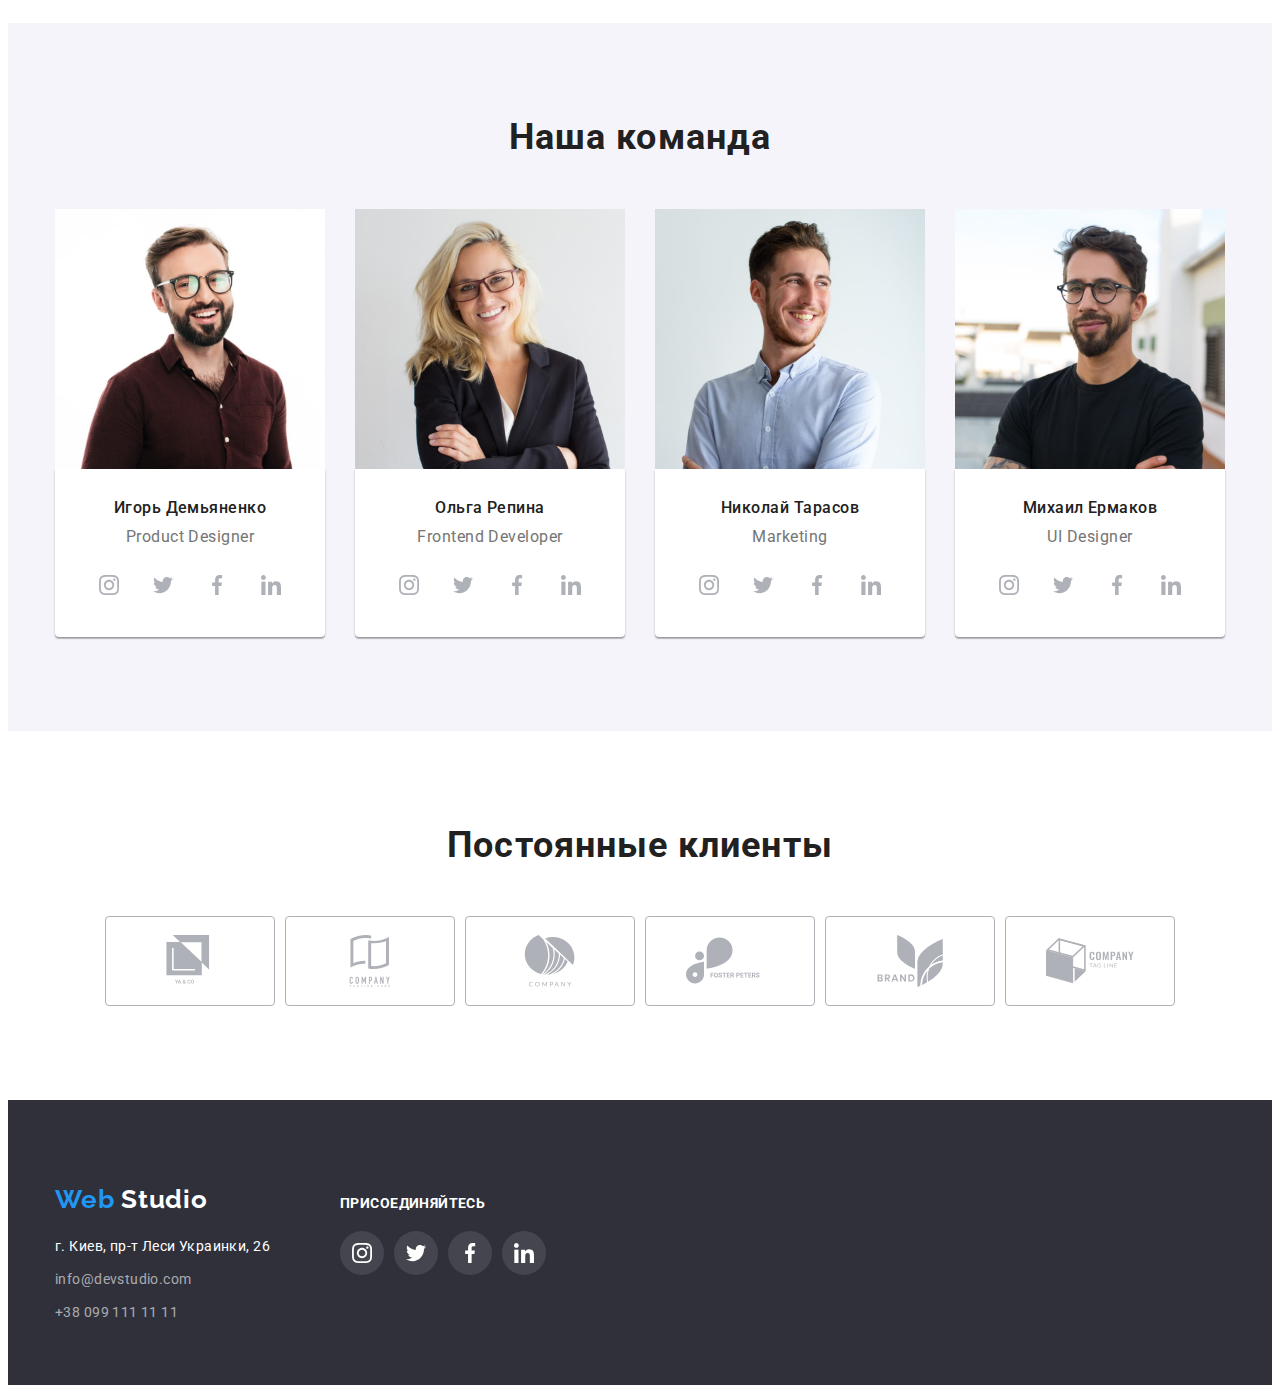
==== commit e39818f5: "Виправляє зауваження1 ментора" ====
--- a/index.html
+++ b/index.html
@@ -19,9 +19,8 @@
         <div class="container">
             
             <nav class="navigation">
+                <a href="./index.html" class="logo"><span class="web">Web</span>Studio</a>
                 <ul class="site-nav list">
-                    <a href="./index.html" class="logo">
-                        <span class="web">Web</span>Studio</a>
                     <li class="nav-list-item"><a href="./index.html" class="link current">Студия</a></li>
                     <li class="nav-list-item"><a href="./portfolio.html" class="link ">Портфолио</a></li>
                     <li class="nav-list-item"><a href="" class="link">Контакты</a></li>
--- a/css/styles.css
+++ b/css/styles.css
@@ -88,6 +88,7 @@
 .logo {
   display: inline-block;
   margin-right: 93px;
+  padding-top: 24px;
   color: var(--logo-black-color);
   font-family: Raleway, sans-serif;
   font-weight: 700;
@@ -492,10 +493,6 @@
   height: 90px;
   border: 1px solid var(--social-icon-color);
   border-radius: 4px;
-
-  transition-property: border;
-  transition-duration: 250ms;
-  transition-timing-function: cubic-bezier(0.4, 0, 0.2, 1);
 }
 
 .client-list-link {
@@ -504,6 +501,10 @@
   align-items: center;
   width: 100%;
   height: 100%;
+
+  transition-property: fill;
+  transition-duration: 250ms;
+  transition-timing-function: cubic-bezier(0.4, 0, 0.2, 1);
 }
 
 .client-list-item:not(:last-child) {
@@ -523,12 +524,12 @@
 .client-list-item:not(:last-child) {
   margin-right: 10px;
 }
-.client-list-item:hover,
-.client-list-item:focus {
+.client-list-link:hover,
+.client-list-link:focus {
   border: 1px solid var(--accent-color);
 }
-.client-list-item:hover .client-list-icon,
-.client-list-item:focus .client-list-icon {
+.client-list-link:hover .client-list-icon,
+.client-list-link:focus .client-list-icon {
   fill: var(--accent-color);
 }
 /*footer*/
@@ -606,10 +607,6 @@
   height: 44px;
   background-color: var(--footer-social-icon);
   border-radius: 50%;
-
-  transition-property: background-color;
-  transition-duration: 250ms;
-  transition-timing-function: cubic-bezier(0.4, 0, 0.2, 1);
 }
 .socialbar-list-link {
   display: flex;
@@ -617,6 +614,10 @@
   align-items: center;
   width: 44px;
   height: 44px;
+  border-radius: 50%;
+  transition-property: background-color;
+  transition-duration: 250ms;
+  transition-timing-function: cubic-bezier(0.4, 0, 0.2, 1);
 }
 
 .socialbar-list-icon {
@@ -629,8 +630,8 @@
   margin-right: 10px;
 }
 
-.socialbar-list-item:hover,
-.socialbar-list-item:focus {
+.socialbar-list-link:hover,
+.socialbar-list-link:focus {
   background-color: var(--accent-color);
 }
 
@@ -723,7 +724,7 @@
   text-decoration: none;
   cursor: pointer;
 
-  transition-property: color, background-color, font-family, box-shadow;
+  transition-property: color, background-color, box-shadow;
   transition-duration: 250ms;
   transition-timing-function: cubic-bezier(0.4, 0, 0.2, 1);
 }
@@ -732,7 +733,6 @@
 .filter:focus {
   color: var(--primary-white-color);
   background-color: var(--accent-color);
-  font-family: inherit;
   box-shadow: 0px 3px 1px 0px rgba(0, 0, 0, 10%),
     0px 1px 2px 0px rgba(0, 0, 0, 8%), 0px 2px 2px 0px rgba(0, 0, 0, 12%);
 }
